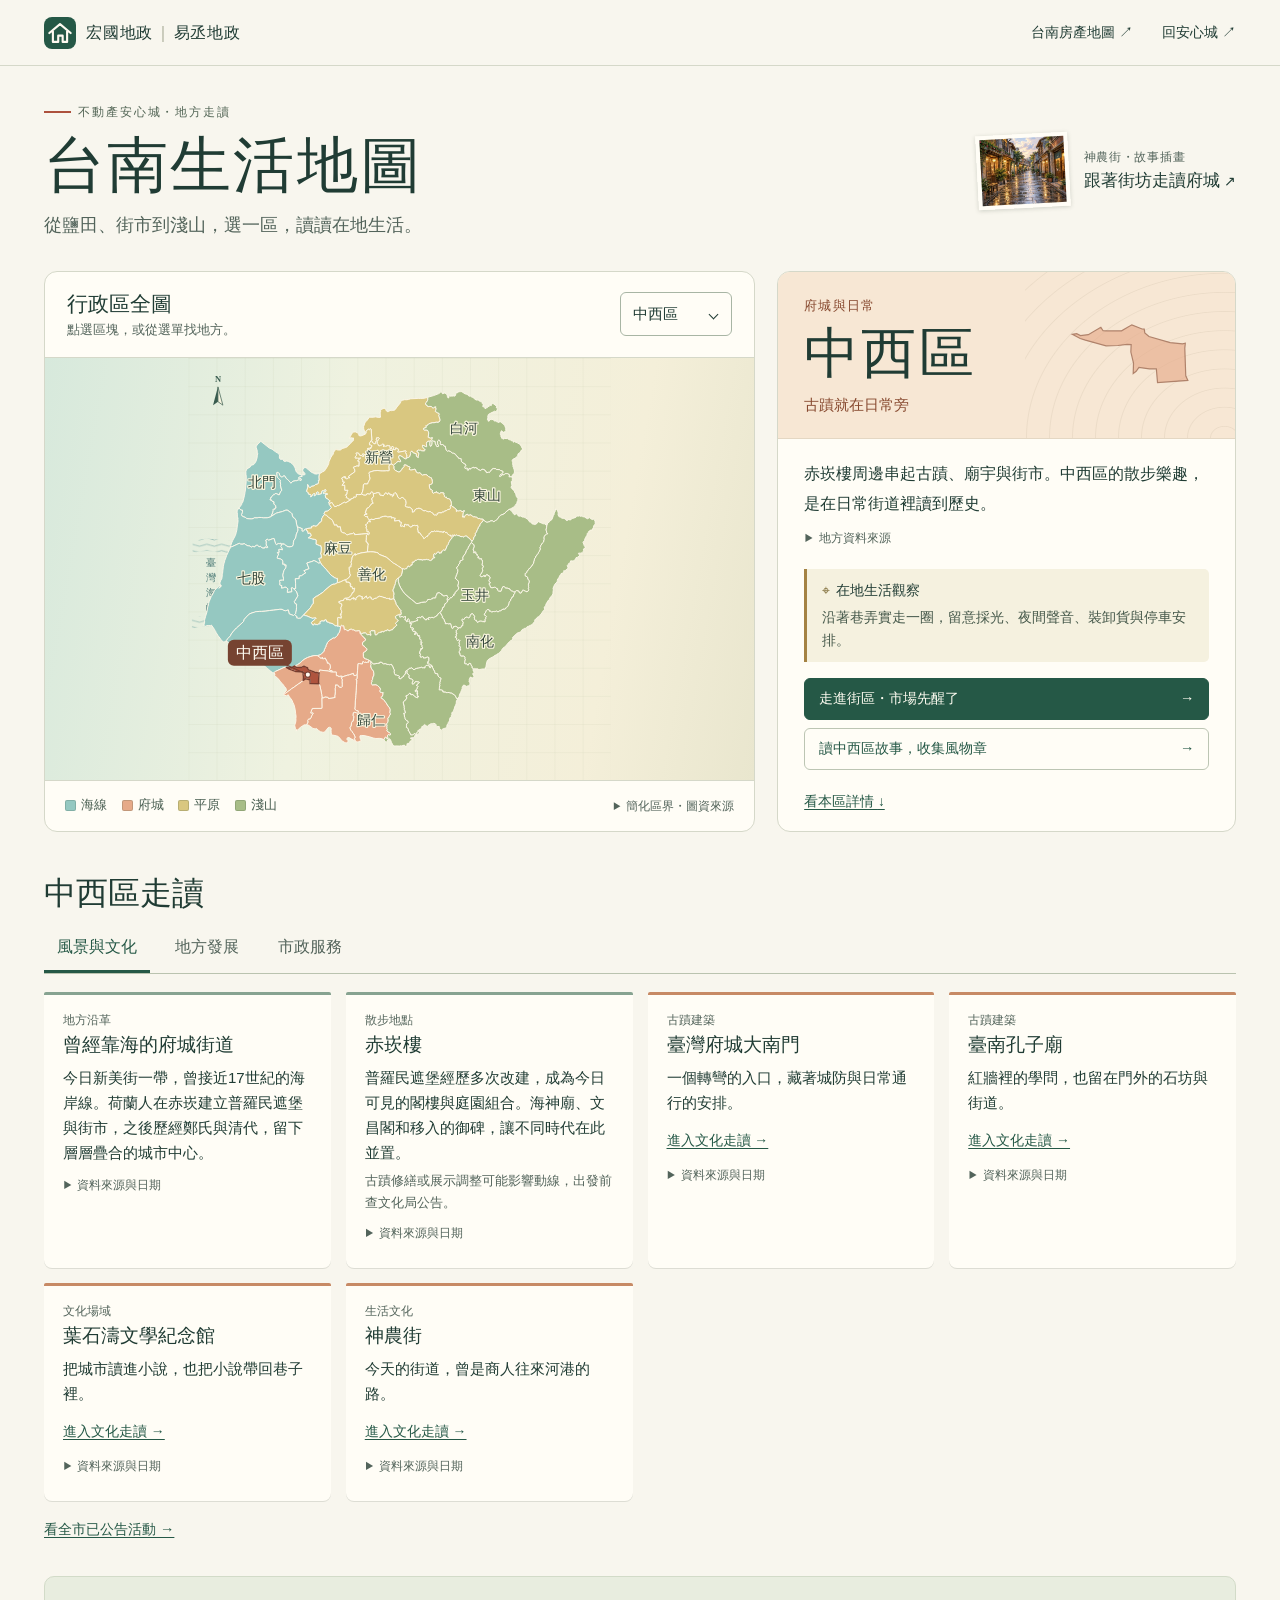
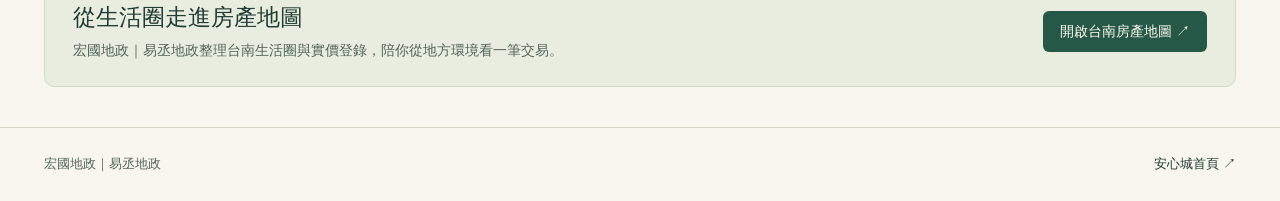
==== atlas/index.html @ 13429834 "Connect the 3D city to Tainan’s 37 districts, local services and walking stories" ====
<!doctype html>
<html lang="zh-Hant-TW">
<head>
  <meta charset="utf-8">
  <meta name="viewport" content="width=device-width,initial-scale=1">
  <meta name="theme-color" content="#f7f5eb">
  <meta name="referrer" content="strict-origin-when-cross-origin">
  <meta http-equiv="Content-Security-Policy" content="default-src 'self'; script-src 'self'; style-src 'self'; img-src 'self' data:; font-src 'self'; connect-src 'none'; object-src 'none'; base-uri 'self'; form-action 'none'">
  <title>台南生活地圖｜宏國地政・易丞地政安心城</title>
  <meta name="description" content="點選台南 37 個行政區，認識地方風景、文化故事、建設進度與市民服務，再走進安心城的台南街區。">
  <link rel="icon" href="../first-day/icon.svg" type="image/svg+xml">
  <link rel="stylesheet" href="./atlas.css">
  <script type="module" src="./atlas.js"></script>
</head>
<body>
  <a class="skip" href="#district-picker">跳至行政區選擇</a>
  <header class="mast">
    <div class="wrap mast-inner">
      <a class="brand" href="../" aria-label="宏國地政與易丞地政，回到安心城">
        <svg viewBox="0 0 36 36" aria-hidden="true"><rect width="36" height="36" rx="9"/><path d="M6 18 18 8l12 10M10 16v12h6v-7h5v7h5V16"/></svg>
        <span>宏國地政<span class="brand-bar">｜</span>易丞地政</span>
      </a>
      <nav aria-label="網站導覽"><a class="real-estate-nav" href="https://homegoestate.github.io/tainan-map/">台南房產地圖 ↗</a><a href="../">回安心城 <span aria-hidden="true">↗</span></a></nav>
    </div>
  </header>
  <main class="wrap">
    <header class="page-intro">
      <div><p class="section-mark"><span></span>不動產安心城・地方走讀</p><h1>台南生活地圖</h1>
      <p class="intro-lead">從鹽田、街市到淺山，選一區，讀讀在地生活。</p></div>
      <a class="walk-postcard" href="../fucheng/">
        <img src="../fucheng/assets/shennong.webp" width="768" height="512" alt="">
        <span><small>神農街・故事插畫</small><strong>跟著街坊走讀府城 <i aria-hidden="true">↗</i></strong></span>
      </a>
    </header>
    <noscript><p>互動地圖需開啟 JavaScript。你也可以先瀏覽<a href="https://www.twtainan.net/zh-tw/">台南旅遊網</a>。</p></noscript>
    <div class="explore">
      <section class="map-sheet" aria-labelledby="map-title">
        <div class="map-tools">
          <div><h2 id="map-title">行政區全圖</h2><p>點選區塊，或從選單找地方。</p></div>
          <label class="picker-label"><span class="visually-hidden">選擇行政區</span><select id="district-picker" aria-label="選擇行政區"><option>載入行政區…</option></select></label>
        </div>
        <div class="map-stage">
          <svg id="district-map" viewBox="0 0 600 600" aria-label="臺南市三十七區位置圖，可使用上方選單選區" role="img">
            <defs>
              <pattern id="paper-grid" width="40" height="40" patternUnits="userSpaceOnUse"><path d="M40 0H0V40" fill="none" stroke="#b9be9f" stroke-opacity=".43" stroke-width=".8"/></pattern>
              <pattern id="waves" width="21" height="9" patternUnits="userSpaceOnUse"><path d="M0 5q5-3 10.5 0T21 5" fill="none" stroke="#75a8a5" stroke-width="1.1"/></pattern>
            </defs>
            <rect width="600" height="600" fill="url(#paper-grid)" aria-hidden="true"/>
            <g class="map-decor" aria-hidden="true">
              <g class="compass" transform="translate(42,34)"><text x="0" y="0" text-anchor="middle">N</text><path d="m0 7-7 26 7-5z" fill="#385b4e"/><path d="m0 7 7 26-7-5z" fill="#f7f4df" stroke="#385b4e"/></g>
              <path d="M6 262q13-8 37-4t41 0v18q-19 7-38 1t-40 0zM5 370q16-6 34-3t42 0v16q-14 5-37 0t-39 2z" fill="url(#waves)" opacity=".76"/>
              <text x="32" y="296" class="sea-type" text-anchor="middle">臺<tspan x="32" dy="21">灣</tspan><tspan x="32" dy="21">海</tspan><tspan x="32" dy="21">峽</tspan></text>
            </g>
            <g id="boundaries"></g><g id="map-labels" aria-hidden="true"></g><g id="map-selection" aria-hidden="true"></g>
          </svg>
        </div>
        <div class="map-bottom"><ul id="legend" aria-label="地方探索主題圖例"></ul><details class="map-credit"><summary>簡化區界・圖資來源</summary><div id="geometry-credit"></div></details></div>
      </section>
      <section class="district-sheet" id="district-sheet" aria-labelledby="district-title">
        <div class="district-mast" id="district-mast">
          <div class="district-sky" aria-hidden="true"><svg viewBox="0 0 160 120"><path id="mini-shape"/></svg></div>
          <p id="region-name"></p><h2 id="district-title" tabindex="-1">行政區筆記</h2><p id="tagline"></p>
        </div>
        <div class="district-body">
          <p id="local-feature"></p><details id="feature-sources" class="sources"></details>
          <div class="observation"><h3><span aria-hidden="true">⌖</span> 在地生活觀察</h3><p id="living-tip"></p></div>
          <div id="experience-links" class="experience-links"></div>
          <a class="read-district" href="#district-content">看本區詳情 <span aria-hidden="true">↓</span></a>
        </div>
      </section>
    </div>
    <section class="district-content" id="district-content" aria-labelledby="content-title">
      <h2 id="content-title">行政區走讀</h2>
      <div class="tabs" aria-label="行政區資料分類" role="tablist">
        <button type="button" role="tab" id="tab-places" aria-selected="true" aria-controls="district-panel">風景與文化</button>
        <button type="button" role="tab" id="tab-projects" aria-selected="false" aria-controls="district-panel" tabindex="-1">地方發展</button>
        <button type="button" role="tab" id="tab-services" aria-selected="false" aria-controls="district-panel" tabindex="-1">市政服務</button>
      </div>
      <div id="district-panel" role="tabpanel" aria-labelledby="tab-places" tabindex="0"></div>
    </section>
    <aside class="bus-panel" id="bus-panel" hidden></aside>
    <aside class="property-link"><div><h2>從生活圈走進房產地圖</h2><p>宏國地政｜易丞地政整理台南生活圈與實價登錄，陪你從地方環境看一筆交易。</p></div><a href="https://homegoestate.github.io/tainan-map/">開啟台南房產地圖 <span aria-hidden="true">↗</span></a></aside>
  </main>
  <footer><div class="wrap"><span>宏國地政｜易丞地政</span><a href="../">安心城首頁 ↗</a></div></footer>
  <p id="announcement" class="visually-hidden" role="status"></p>
</body>
</html>
---- atlas/atlas.css ----
:root {
  color-scheme: light;
  --paper: #f8f6ee;
  --card: #fffdf6;
  --ink: #203c34;
  --muted: #53645b;
  --forest: #255846;
  --line: #d5d8c9;
  --rust: #ad513d;
  --serif: "Noto Serif TC","Source Han Serif TC","Songti TC","PMingLiU",serif;
  font-family: "Inter","PingFang TC","Microsoft JhengHei",sans-serif;
  font-synthesis: none;
}
* { box-sizing: border-box; }
body { margin: 0; color: var(--ink); background: var(--paper); line-height: 1.65; }
a { color: var(--forest); text-decoration-thickness: 1px; text-underline-offset: .22em; }
button, select { font: inherit; color: inherit; }
button, select, summary { cursor: pointer; }
:focus-visible { outline: 3px solid #ac4734; outline-offset: 3px; }
[hidden] { display: none !important; }
h1, h2, h3, p, ul { margin: 0; }
.wrap { width: min(calc(100% - 72px), 1192px); margin-inline: auto; }
.visually-hidden, .skip:not(:focus) { position: absolute; width: 1px; height: 1px; padding: 0; margin: -1px; clip-path: inset(50%); overflow: hidden; white-space: nowrap; }
.skip:focus { position: absolute; z-index: 5; padding: .6rem; background: white; }
.mast { border-bottom: 1px solid var(--line); }
.mast-inner, .mast nav, .brand, footer .wrap { display: flex; align-items: center; }
.mast-inner { min-height: 65px; justify-content: space-between; }
.brand { gap: .64rem; font-weight: 760; font-size: 1.02rem; letter-spacing: .04em; }
.brand svg { width: 32px; height: 32px; fill: var(--forest); }
.brand svg path { stroke: #fffaf1; fill: none; stroke-width: 2.4; stroke-linejoin: round; stroke-linecap: round; }
.brand-bar { color: #9b9f89; padding-inline: .13em; }
.mast a, footer a { color: var(--ink); text-decoration: none; }
.mast nav { gap: 1.8rem; font-size: .88rem; font-weight: 680; }
.mast nav a, footer a { padding-block: .65rem; }
.mast nav a:hover, footer a:hover { text-decoration: underline; }
.page-intro { display: flex; align-items: center; justify-content: space-between; gap: 28px; padding-block: 36px 30px; }
.section-mark { display: flex; align-items: center; gap: .6em; color: #516454; font-size: .77rem; font-weight: 750; letter-spacing: .15em; }
.section-mark span { height: 2px; width: 27px; background: var(--rust); }
h1 { font: 750 clamp(2.45rem,4.8vw,4.1rem)/1.21 var(--serif); letter-spacing: .035em; margin-block: .1em .12em; }
.intro-lead { color: var(--muted); font-size: clamp(.96rem,1.45vw,1.15rem); }
.walk-postcard { display: grid; grid-template-columns: 92px 1fr; gap: 15px; align-items: center; max-width: 290px; color: var(--ink); text-decoration: none; }
.walk-postcard img { width: 92px; height: 74px; object-fit: cover; border: 4px solid var(--card); box-shadow: 0 1px 4px #39473436; transform: rotate(-3deg); }
.walk-postcard small, .walk-postcard strong { display: block; }
.walk-postcard small { color: var(--muted); font-size: .72rem; letter-spacing: .06em; }
.walk-postcard strong { font-family: var(--serif); font-size: 1.07rem; }
.walk-postcard i { font-family: sans-serif; font-size: .8em; font-style: normal; }
.walk-postcard:hover strong { text-decoration: underline; }
.explore { display: grid; grid-template-columns: minmax(0,1.55fr) minmax(0,1fr); gap: 22px; align-items: stretch; }
.map-sheet, .district-sheet, .bus-panel { border: 1px solid var(--line); border-radius: 13px; overflow: hidden; background: var(--card); }
.map-sheet, .district-sheet { display: flex; flex-direction: column; }
.map-tools { display: flex; align-items: center; justify-content: space-between; gap: 12px; padding: 17px 22px; border-bottom: 1px solid var(--line); }
.map-tools h2 { font: 700 1.34rem/1.4 var(--serif); }
.map-tools p, .map-bottom p { color: var(--muted); font-size: .8rem; }
.picker-label { position: relative; flex: none; }
.picker-label::after { content: ""; position: absolute; pointer-events: none; right: 15px; top: 44%; width: 6px; height: 6px; border: solid currentColor; border-width: 0 1.5px 1.5px 0; transform: rotate(45deg); }
select { appearance: none; min-height: 44px; max-width: 100%; background: var(--card); border: 1px solid #a8b5a4; border-radius: 6px; padding: .42rem 2.25rem .42rem .76rem; font-size: .93rem; font-weight: 680; }
.map-stage { flex: 1; min-height: 0; display: grid; place-items: center; background-color: #f1f0db; background-image: linear-gradient(100deg,#d7e9dc 0%,#eff2e0 40%,#f4efd9 78%,#e9e6ce 100%); }
#district-map { width: 100%; height: clamp(373px,33vw,445px); display: block; }
.map-decor, #map-labels, #map-selection { pointer-events: none; }
.compass text { font: 700 12px Georgia,serif; fill: #385b4e; }
.sea-type { fill: #487773; font: 500 14px var(--serif); }
.district-shape { cursor: pointer; stroke: #fcf7e9; stroke-width: 1.35; stroke-linejoin: round; }
.coast { --region-fill: #95c8c1; --region-ink: #245e61; --region-soft: #e4f0e9; }
.city { --region-fill: #e6aa89; --region-ink: #87492f; --region-soft: #f7e7d4; }
.plains { --region-fill: #d9c780; --region-ink: #6d5c24; --region-soft: #f6efcd; }
.hills { --region-fill: #a8bd87; --region-ink: #49633b; --region-soft: #e8edda; }
.district-shape { fill: var(--region-fill); }
.district-shape:hover { filter: brightness(.92); stroke: #455f46; }
.district-shape.current { fill: #af543e; }
.selection-edge { fill: none; stroke: #783c2d; stroke-width: 2; stroke-linejoin: round; }
.region-tag { font: 680 14px "Microsoft JhengHei",sans-serif; text-anchor: middle; fill: #33463a; paint-order: stroke; stroke: #faf6df; stroke-width: 2.4px; stroke-linejoin: round; }
.selection-line { stroke: #743d30; stroke-width: 1.6px; fill: none; }
.selection-dot { fill: #fffaf1; stroke: #743d30; stroke-width: 1.5px; }
.selection-pill { fill: #764331; }
.selection-name { font: 700 16px "Microsoft JhengHei",sans-serif; text-anchor: middle; fill: #fffdf4; }
.map-bottom { border-top: 1px solid var(--line); padding: 12px 20px; display: flex; flex-wrap: wrap; gap: 4px 14px; align-items: center; justify-content: space-between; }
#legend { display: flex; gap: .9rem; flex-wrap: wrap; padding: 0; list-style: none; color: #495e51; font-size: .79rem; }
#legend li { display: flex; align-items: center; gap: .32rem; }
#legend i { border: 1px solid #354d3b33; background: var(--region-fill); width: 11px; height: 11px; border-radius: 2px; }
.map-bottom p { font-size: .7rem; }
.map-credit { color: var(--muted); font-size: .73rem; }
.map-credit summary { padding: .2rem 0; }
.map-credit[open] { flex-basis: 100%; }
.map-credit div { padding-bottom: .2rem; }
.district-mast { padding: 23px 26px 21px; background: var(--region-soft,#edf0de); color: var(--region-ink,var(--forest)); overflow: hidden; position: relative; isolation: isolate; border-bottom: 1px solid #344a2819; }
.district-mast > p:first-of-type { font-size: .8rem; font-weight: 750; letter-spacing: .1em; }
.district-mast h2 { font: 760 clamp(2.3rem,4.3vw,3.65rem)/1.23 var(--serif); letter-spacing: .04em; margin: .08em 0; color: var(--ink); }
#tagline { font-size: .96rem; font-weight: 600; }
.district-sky { position: absolute; z-index: -1; top: 0; right: 0; width: 46%; height: 100%; display: grid; place-items: center; background-image: repeating-radial-gradient(ellipse at 95% 100%,transparent 0 13px,#75674716 14px,transparent 15px 23px); }
.district-sky svg { width: 65%; height: 84%; transform: rotate(-5deg); }
#mini-shape { fill: var(--region-fill); stroke: var(--region-ink); stroke-width: 1.2; vector-effect: non-scaling-stroke; opacity: .63; }
.district-body { padding: 20px 26px 17px; flex: 1; display: flex; flex-direction: column; }
#local-feature { line-height: 1.85; font-size: 1rem; }
.sources { margin: .5rem 0; line-height: 1.55; color: var(--muted); font-size: .78rem; }
.sources summary { width: fit-content; font-weight: 650; padding: .13rem .08rem; }
.sources ul { padding: .32rem 0 .23rem 1.1rem; }
.sources li + li { margin-top: .35rem; }
.sources a { overflow-wrap: anywhere; }
.source-date { display: block; color: var(--muted); font-size: .77rem; }
.observation { margin-top: .65rem; margin-bottom: 1rem; padding: .65rem .9rem; border-left: 3px solid #a48243; background: #f5f1df; border-radius: 0 5px 5px 0; }
.observation h3 { font-size: .9rem; }
.observation h3 span { margin-right: .15em; color: #796630; }
.observation p { color: #45584a; font-size: .88rem; margin-top: .18rem; }
.experience-links { display: grid; gap: .45rem; }
.experience-links a { display: flex; align-items: center; justify-content: space-between; min-height: 42px; border: 1px solid #bcc5b3; border-radius: 6px; padding: .45rem .85rem; font-weight: 680; text-decoration: none; font-size: .9rem; }
.experience-links a:first-child, .property-link a { background: var(--forest); color: #fffdf2; border-color: var(--forest); }
.experience-links a:hover, .property-link a:hover { filter: brightness(.92); }
.read-district { align-self: flex-start; margin-top: auto; padding-top: .65rem; font-size: .85rem; font-weight: 650; }
.district-content { margin-top: 37px; scroll-margin-top: 1rem; }
.district-content > h2, .property-link h2, .bus-panel h2 { font: 720 clamp(1.45rem,2.6vw,2rem)/1.5 var(--serif); }
.tabs { display: flex; gap: .8rem; margin-top: .45rem; border-bottom: 1px solid #bac3af; }
.tabs button { appearance: none; border: 0; border-bottom: 3px solid transparent; background: none; padding: .63rem .8rem; min-height: 45px; color: var(--muted); font-weight: 700; }
.tabs button[aria-selected=true] { color: var(--forest); border-bottom-color: var(--forest); }
.tabs button:hover, .nearby button:hover { background: #eaf0df; }
#district-panel { margin-top: 18px; border-radius: 5px; }
.entry-grid { display: grid; grid-template-columns: repeat(auto-fit,minmax(min(100%,265px),1fr)); gap: 15px; }
.entry { border-top: 3px solid #87a391; background: var(--card); border-radius: 2px 2px 8px 8px; padding: 16px 19px 15px; min-width: 0; box-shadow: 0 1px 0 #273b2b21; }
.entry.culture { border-color: #c78a65; }
.entry.project { border-color: #b39852; }
.entry.event { border-color: #ad796b; }
.all-events { display: inline-block; margin-top: .65rem; padding: .4rem 0; font-size: .9rem; font-weight: 700; }
.entry header { margin-bottom: .4rem; }
.entry small { display: block; color: var(--muted); font-size: .75rem; font-weight: 680; }
.entry h3 { font: 700 1.2rem/1.5 var(--serif); }
.entry p { font-size: .94rem; margin-block: .3em; }
.entry p.note, .panel-note { color: var(--muted); font-size: .82rem; }
.entry a.card-more { display: inline-block; margin-top: .3rem; padding-block: .25rem; font-size: .87rem; font-weight: 680; }
.panel-note { margin-bottom: 1rem; }
.bus-panel { padding: 20px 22px; margin-top: 25px; }
.bus-panel h2 { font-size: 1.28rem; }
.nearby { display: flex; flex-wrap: wrap; gap: .55rem; margin-block: .6rem; }
.nearby button { border: 1px solid #a8b7a4; border-radius: 8px; min-height: 42px; background: #f6f7ec; padding: .38rem .72rem; font-size: .9rem; font-weight: 650; }
.bus-panel p { font-size: .81rem; color: var(--muted); }
.property-link { display: flex; align-items: center; justify-content: space-between; gap: 22px; background: #e8eddf; border: 1px solid #d2dbc8; border-radius: 10px; padding: 23px 28px; margin: 28px 0 40px; }
.property-link h2 { font-size: 1.46rem; }
.property-link p { font-size: .9rem; margin-top: .25rem; color: var(--muted); }
.property-link a { flex: none; border-radius: 6px; padding: .55rem 1.05rem; text-decoration: none; font-size: .9rem; font-weight: 650; }
footer { border-top: 1px solid var(--line); }
footer .wrap { justify-content: space-between; gap: 12px; color: var(--muted); font-size: .83rem; padding-block: 15px; }
@media (max-width: 850px) {
  .wrap { width: calc(100% - 40px); }
  .explore { grid-template-columns: minmax(0,1.25fr) minmax(0,1fr); gap: 13px; }
  .map-tools, .map-bottom { padding-inline: 14px; }
  .district-body, .district-mast { padding-inline: 18px; }
  .walk-postcard { grid-template-columns: 72px 1fr; gap: 9px; }
  .walk-postcard img { width: 72px; height: 61px; }
}
@media (max-width: 680px) {
  .wrap { width: calc(100% - 30px); }
  .mast-inner { min-height: 54px; }
  .mast nav { gap: .9rem; }
  .brand { gap: .4rem; font-size: .9rem; }
  .brand svg { width: 28px; height: 28px; }
  .page-intro { padding-block: 25px 21px; }
  .walk-postcard { display: none; }
  .explore { grid-template-columns: minmax(0,1fr); gap: 15px; }
  .map-tools { padding-block: 11px; }
  #district-map { height: auto; max-height: 450px; aspect-ratio: 1.07; }
  .map-bottom { padding-block: 10px; }
  .district-mast { padding-block: 17px 16px; }
  .district-body { padding: 14px 18px 15px; }
  .district-content { margin-top: 24px; }
  .property-link { display: block; padding: 18px; margin-bottom: 27px; }
  .property-link a { display: inline-block; margin-top: .8rem; }
}
@media (max-width: 440px) {
  .wrap { width: calc(100% - 24px); }
  .real-estate-nav { display: none; }
  .intro-lead { font-size: .91rem; }
  .map-tools h2 { font-size: 1.18rem; }
  .map-tools p { font-size: .74rem; }
  #legend { gap: .7rem; }
  .tabs { gap: .2rem; }
  .tabs button { padding-inline: .62rem; font-size: .87rem; }
}
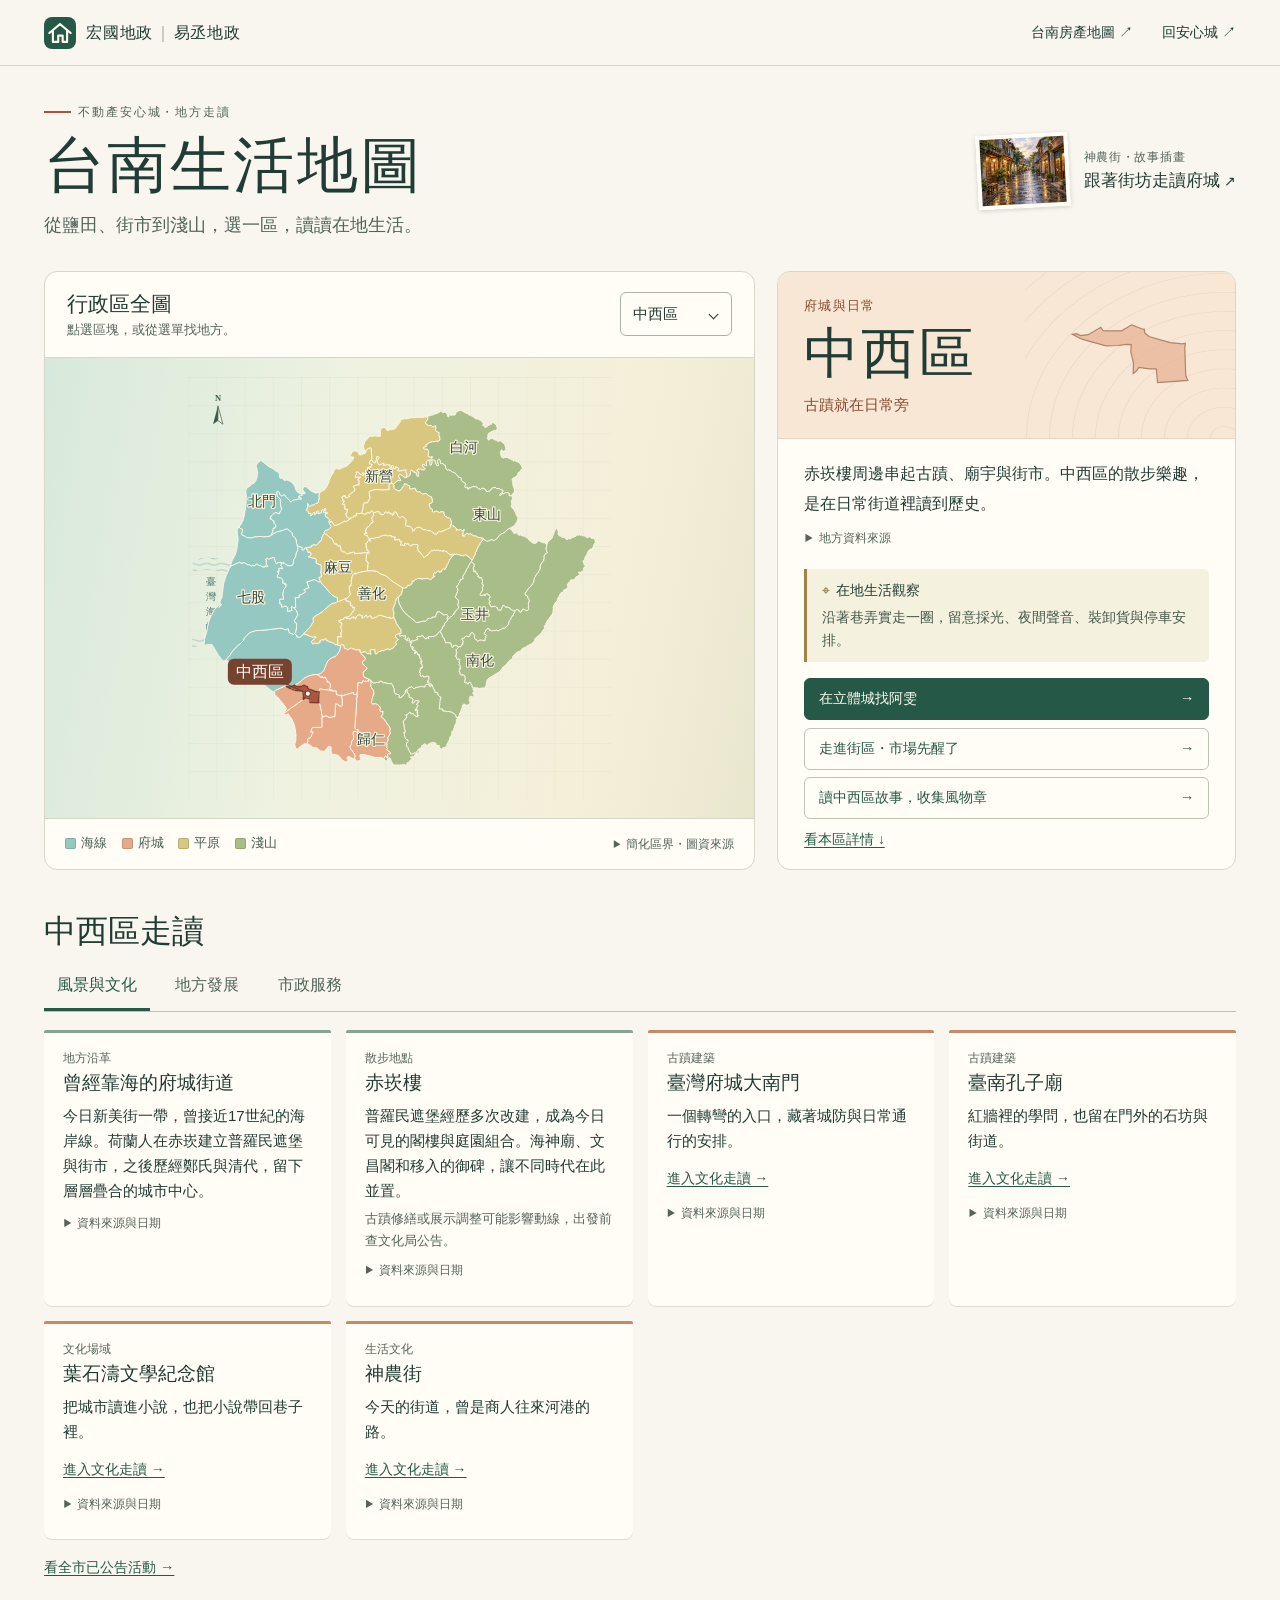
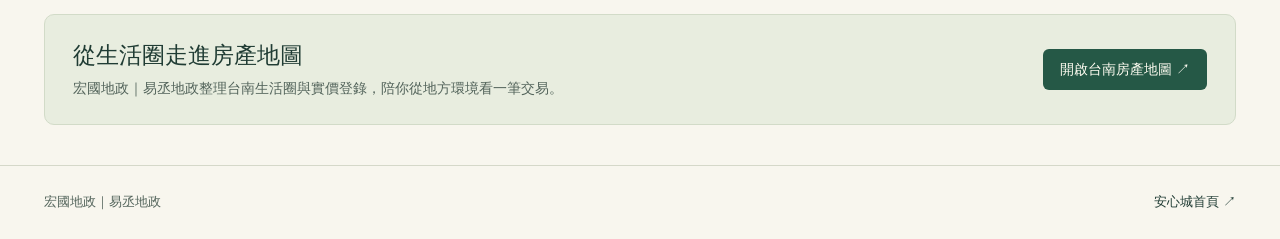
==== commit 61014aca: "讓小安走進六區立體生活地景，串聯台南街坊與公共設施" ====
--- a/atlas/index.html
+++ b/atlas/index.html
@@ -10,7 +10,7 @@
   <meta name="description" content="點選台南 37 個行政區，認識地方風景、文化故事、建設進度與市民服務，再走進安心城的台南街區。">
   <link rel="icon" href="../first-day/icon.svg" type="image/svg+xml">
   <link rel="stylesheet" href="./atlas.css">
-  <script type="module" src="./atlas.js"></script>
+  <script type="module" src="./atlas.js?v=25.0.0"></script>
 </head>
 <body>
   <a class="skip" href="#district-picker">跳至行政區選擇</a>
